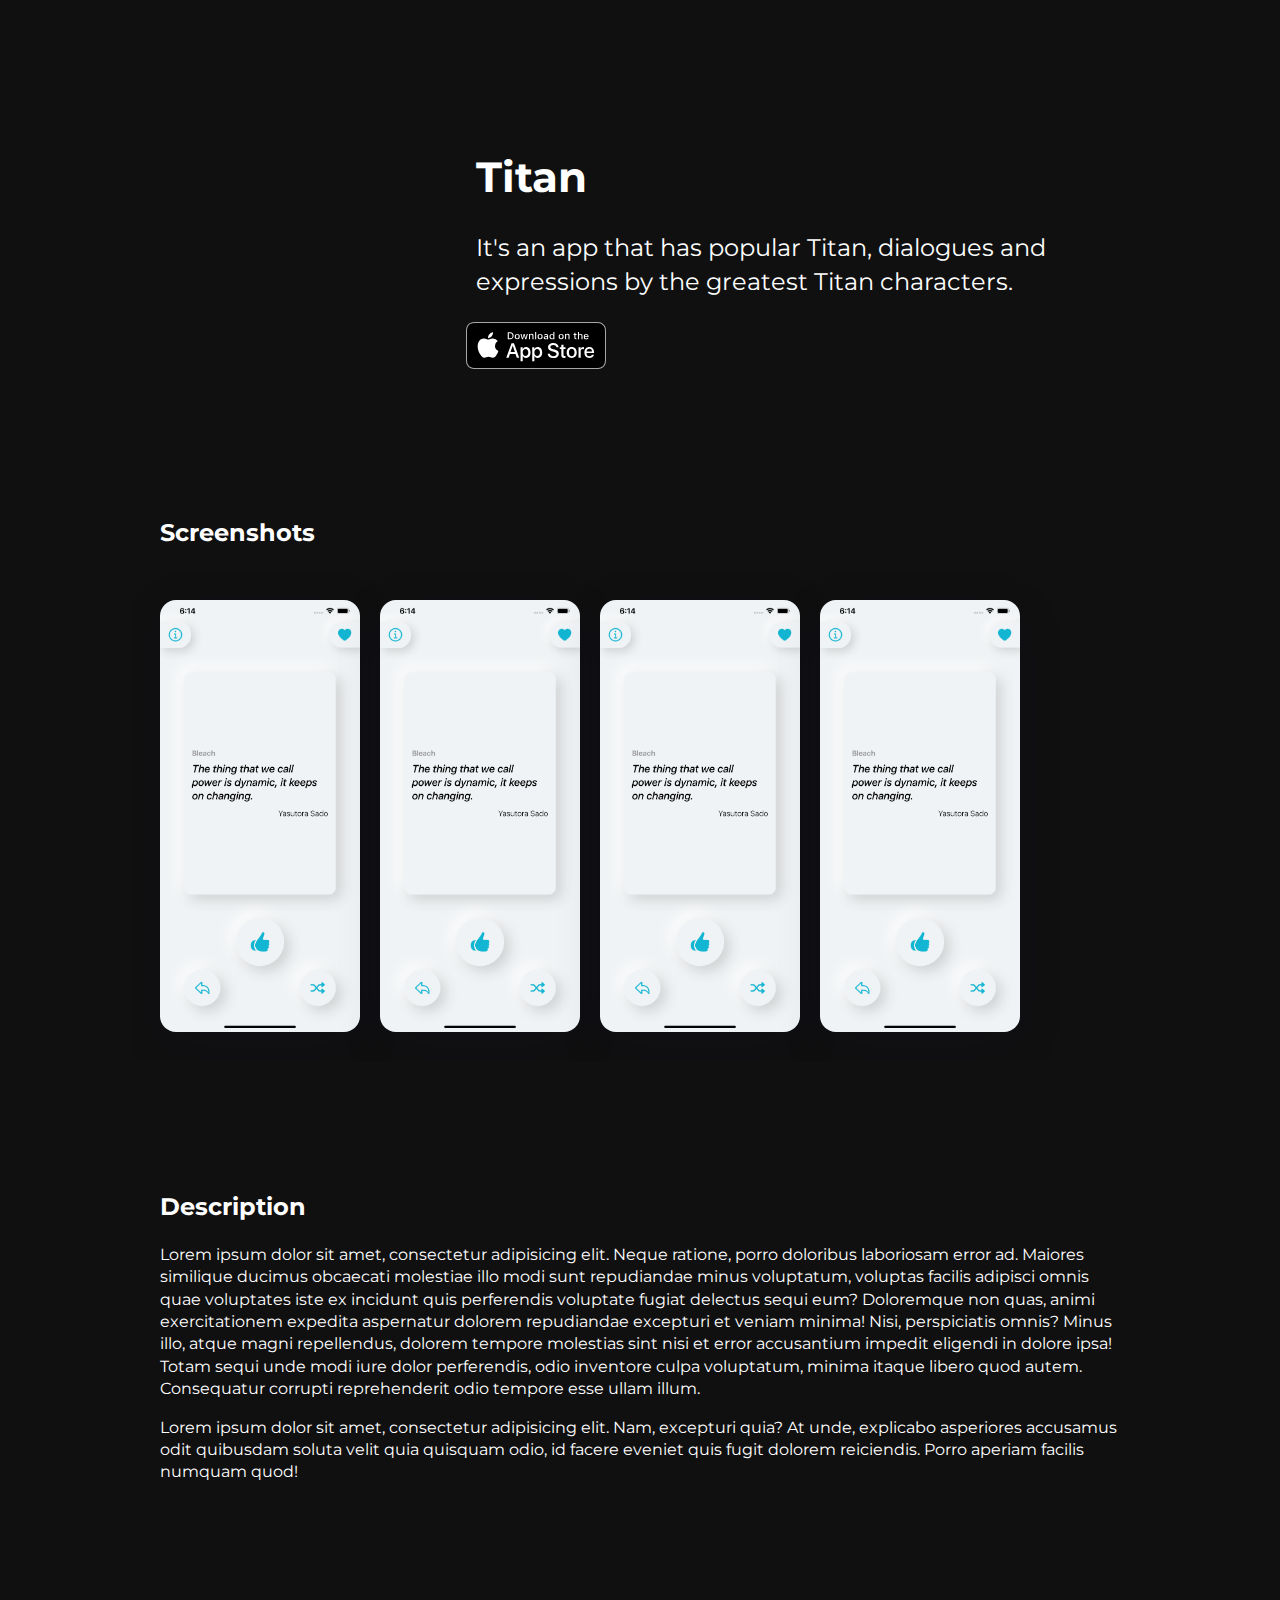
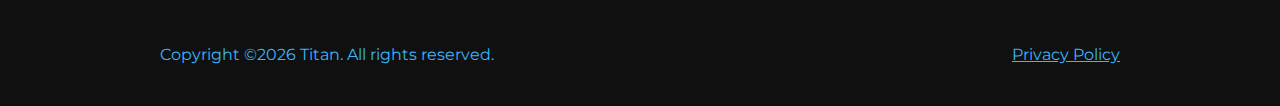
==== Titan/index.html @ 94d7e1a7 "test" ====
<!DOCTYPE html>
<html dir="auto" lang="en">


<head>
	<meta charset="UTF-8" />
	<title>Titan</title>

	<meta name="description" content="Titan  " />
	<meta name="viewport" content="width=device-width, initial-scale=1" />
	<link rel="icon" href="assets/image/favicon.png" />

	<meta property="og:title" content="Titan" />
	<meta property="og:description" content="Titan" />
	<meta property="og:image" content="assets/image/og-image.png" />

	<link rel="preconnect" href="https://fonts.googleapis.com">
	<link rel="preconnect" href="https://fonts.gstatic.com" crossorigin>
	<link href="https://fonts.googleapis.com/css2?family=Montserrat:wght@300;400;500;600;700;800;900&display=swap"
		rel="stylesheet">

	<link rel="stylesheet" href="assets/tobi.css" />
	<link rel="stylesheet" href="assets/style.css" />

</head>

<body>
	<main>
		<header class="app__header container">
			<div class="app__logo-wrapper"> <img class="app__logo" src="assets/image/Logo.png" alt="Titan"></div>
			<div class="app__infos">
				<h1 class="app__name">Titan</h1>
				<p class="app__description">It&#x27;s an app that has popular Titan, dialogues and expressions by
					the greatest Titan characters.</p>
				<div class="app__buttons app__buttons--desktop">
					<a href="https://apps.apple.com" class="app__button-ios" target="_blank" title="Get on Appstore">
						<img src="assets/image/ios-badge.svg" alt="Get on Appstore">
					</a>
				</div>
			</div>
		</header>
		<div class="app__buttons app__buttons--mobile container">
			<a href="https://www.apple.com/ios/app-store/" class="app__button-ios" target="_blank"
				title="Get on Appstore">
				<img src="assets/image/ios-badge.svg" alt="Get on Appstore">
			</a>
		</div>
		<section class="app__screenshots app__section">
			<div class="container">
				<h2 class="app__section-title">Screenshots</h2>
			</div>
			<div class="app__screenshots-wrapper container-desktop">
				<div class="app__screenshots-list">
					<a href="assets/image/ss1.png" class="lightbox">
						<img src="assets/image/ss2.png" class="app__screenshot" alt="" />
					</a>
					<a href="assets/image/ss2.png" class="lightbox">
						<img src="assets/image/ss2.png" class="app__screenshot" alt="" />
					</a>
					<a href="assets/image/ss3.png" class="lightbox">
						<img src="assets/image/ss2.png" class="app__screenshot" alt="" />
					</a>
					<a href="assets/image/ss4.png" class="lightbox">
						<img src="assets/image/ss2.png" class="app__screenshot" alt="" />
					</a>
				</div>
			</div>
		</section>
		<section class="app__fulldescription app__section container">
			<h2 class="app__section-title">Description</h2>
			<div class="app__fulldescription-content">
				<p>Lorem ipsum dolor sit amet, consectetur adipisicing elit. Neque ratione, porro doloribus laboriosam
					error ad. Maiores similique ducimus obcaecati molestiae illo modi sunt repudiandae minus voluptatum,
					voluptas facilis adipisci omnis quae voluptates iste ex incidunt quis perferendis voluptate fugiat
					delectus sequi eum? Doloremque non quas, animi exercitationem expedita aspernatur dolorem
					repudiandae excepturi et veniam minima! Nisi, perspiciatis omnis? Minus illo, atque magni
					repellendus, dolorem tempore molestias sint nisi et error accusantium impedit eligendi in dolore
					ipsa! Totam sequi unde modi iure dolor perferendis, odio inventore culpa voluptatum, minima itaque
					libero quod autem. Consequatur corrupti reprehenderit odio tempore esse ullam illum.</p>
				<p>Lorem ipsum dolor sit amet, consectetur adipisicing elit. Nam, excepturi quia? At unde, explicabo
					asperiores accusamus odit quibusdam soluta velit quia quisquam odio, id facere eveniet quis fugit
					dolorem reiciendis. Porro aperiam facilis numquam quod!</p>
			</div>
		</section>
	</main>
	<footer class="footer">
		<div class="container">
			<div class="footer__container">
				<p class="footer__love">
					Copyright
					<script>document.write('&copy;' + (new Date()).getFullYear());</script>
					Titan. All rights reserved.
				</p>
				<p><a href="/privacy-policy.html" style="text-decoration: underline;">Privacy Policy</a></p>
			</div>
		</div>
	</footer>

	<script type="text/javascript" src="assets/tobi.min.js"></script>
	<script>
		window.onload = function () {
			var tobi = new Tobi();
		};
	</script>

</body>

</html>
---- Titan/assets/tobi.css ----
.tobi {
  background-color: rgba(26, 42, 58, 0.94);
  bottom: 0;
  box-sizing: border-box;
  contain: strict;
  font-size: 18px;
  left: 0;
  line-height: 1.5555555555555556;
  overflow: hidden;
  position: fixed;
  right: 0;
  top: 0;
  z-index: 1337;
}

.tobi[aria-hidden="true"] {
  display: none;
}

.tobi *,
.tobi *::before,
.tobi *::after {
  box-sizing: inherit;
}

.tobi-is-open {
  overflow-y: hidden;
}

.tobi__slider {
  bottom: 0;
  left: 0;
  position: absolute;
  right: 0;
  top: 0;
  will-change: transform;
}

.tobi__slider:not(.tobi__slider--is-dragging) {
  transition-duration: 0.3s;
  transition-property: transform;
  transition-timing-function: cubic-bezier(0.19, 1, 0.22, 1);
}

@media screen and (prefers-reduced-motion: reduce) {
  .tobi__slider:not(.tobi__slider--is-dragging) {
    transition: none;
  }
}

.tobi__slider--is-draggable [data-type] {
  cursor: -webkit-grab;
  cursor: grab;
}

.tobi__slider--is-dragging [data-type] {
  cursor: -webkit-grabbing;
  cursor: grabbing;
}

.tobi__slide {
  align-items: center;
  display: flex;
  height: 100%;
  justify-content: center;
  width: 100%;
}

.tobi__slide:not(.tobi__slide--is-active) {
  visibility: hidden;
}

.tobi [data-type] {
  max-height: 85vh;
  max-width: 85vw;
  overflow: hidden;
  overflow-y: auto;
  overscroll-behavior: contain;
}

.tobi [data-type] iframe,
.tobi [data-type] video {
  display: block !important;
}

.tobi [data-type] > figure {
  margin: 0;
  position: relative;
}

.tobi [data-type] > figure > img {
  display: block;
  height: auto;
  max-height: 85vh;
  max-width: 85vw;
  width: auto;
}

.tobi [data-type] > figure > figcaption {
  background-color: rgba(255, 255, 255, 0.94);
  bottom: 0;
  color: #1a2a3a;
  padding: 0.22222em 0.44444em;
  position: absolute;
  white-space: pre-wrap;
  width: 100%;
}

.tobi [data-type="html"] video {
  cursor: auto;
  max-height: 85vh;
  max-width: 85vw;
}

.tobi [data-type="iframe"] {
  /* Fix iframe scrolling on iOS */
  -webkit-overflow-scrolling: touch;
  transform: translate3d(0, 0, 0);
}

.tobi [data-type="iframe"] iframe {
  height: 85vh;
  width: 85vw;
}

.tobi > button {
  background-color: transparent;
  border: 0.05556em solid transparent;
  color: #fff;
  cursor: pointer;
  font: inherit;
  line-height: 1;
  margin: 0;
  opacity: 0.5;
  padding: 0.22222em;
  position: absolute;
  touch-action: manipulation;
  transition-duration: 0.3s;
  transition-property: opacity, transform;
  transition-timing-function: cubic-bezier(0.19, 1, 0.22, 1);
  will-change: opacity, transform;
  z-index: 1;
}

@media screen and (prefers-reduced-motion: reduce) {
  .tobi > button {
    transition: none;
    will-change: opacity;
  }
}

.tobi > button svg {
  pointer-events: none;
  stroke: #fff;
  stroke-width: 1;
  stroke-linecap: square;
  stroke-linejoin: miter;
  fill: none;
  color: #fff;
}

.tobi > button:active, .tobi > button:focus, .tobi > button:hover {
  opacity: 1;
  transform: scale(0.84);
}

@media screen and (prefers-reduced-motion: reduce) {
  .tobi > button:active, .tobi > button:focus, .tobi > button:hover {
    transform: none;
  }
}

.tobi > button.tobi__prev, .tobi > button.tobi__next {
  top: calc(50% - 1.94444em);
}

.tobi > button.tobi__prev svg, .tobi > button.tobi__next svg {
  height: 3.88889em;
  width: 3.88889em;
}

.tobi > button.tobi__prev {
  left: 0;
}

.tobi > button.tobi__next {
  right: 0;
}

.tobi > button.tobi__close {
  right: 0.27778em;
  top: 1em;
}

.tobi > button.tobi__close svg {
  height: 3.33333em;
  width: 3.33333em;
}

.tobi > button:disabled, .tobi > button[aria-hidden="true"] {
  display: none;
}

.tobi__counter {
  background-color: transparent;
  color: #fff;
  font-size: 1.11111em;
  left: 1em;
  line-height: 1;
  position: absolute;
  top: 2.22222em;
  z-index: 1;
}

.tobi__counter[aria-hidden="true"] {
  display: none;
}

.tobi-loader {
  display: inline-block;
  height: 5.55556em;
  left: calc(50% - 2.77778em);
  position: absolute;
  top: calc(50% - 2.77778em);
  width: 5.55556em;
}

.tobi-loader::before {
  animation: spin 1s infinite;
  border-radius: 100%;
  border: 0.22222em solid #949ba3;
  border-top-color: #fff;
  bottom: 0;
  content: "";
  left: 0;
  position: absolute;
  right: 0;
  top: 0;
  z-index: 1;
}

.tobi-zoom {
  border: 0;
  box-shadow: none;
  display: inline-block;
  position: relative;
  text-decoration: none;
}

.tobi-zoom img {
  display: block;
}

.tobi-zoom__icon {
  background-color: rgba(26, 42, 58, 0.94);
  bottom: 0;
  color: #fff;
  line-height: 1;
  position: absolute;
  right: 0;
}

.tobi-zoom__icon svg {
  color: #fff;
  fill: none;
  height: 1.11111em;
  padding: 0.22222em;
  pointer-events: none;
  stroke-linecap: square;
  stroke-linejoin: miter;
  stroke-width: 2;
  stroke: #fff;
  width: 1.11111em;
}

@keyframes spin {
  to {
    transform: rotate(360deg);
  }
}
---- Titan/assets/style.css ----
:root {
  --font-xl: 42px;
  --font-lg: 24px;
  --font-md: 20px;
  --font-sm: 18px;
  --font-xs: 16px;
  --font-xxs: 14px;
}

@media (max-width: 768px) {
  :root {
    --font-xl: 18px;
    --font-lg: 16px;
    --font-md: 14px;
    --font-sm: 12px;
    --font-xs: 12px;
    --font-xxs: 12px;
  }
}

body {
  font-family: 'Montserrat', sans-serif;
  color: #222;
  display: flex;
  min-height: 100vh;
  flex-direction: column;
  font-size: var(--font-md);
  background-color: #fff;
  background-image: url([data-uri]);
  background-size: cover;
  background-position-x: 20vw;
  background-position-y: -10vh;
  background-repeat: no-repeat;
  line-height: 1.4;

  color: white;
  background: #101010;
}

main {
  flex: 1;
  width: 100%;
}

h4 {
  font-size: 16px;
  font-weight: 700;
  margin-top: 2.5rem;
  margin-bottom: 5px;
}

.app__fulldescription-content p {
  margin-bottom: 1rem;
  margin-top: 0;
}

p {
  font-size: 16px;
}

a {
  color: #38b6ff;
  text-decoration: none;
}

a:hover {
  color: #38b6ff;
}

.button {
  display: flex;
  background: linear-gradient(65deg, #DA552F, #ea8e39);
  font-family: 'Montserrat', sans-serif;
  color: #fff;
  display: inline-flex;
  font-size: var(--font-xxs);
  letter-spacing: 0px;
  font-weight: 700;
  line-height: 16px;
  text-transform: uppercase;
  text-decoration: none !important;
  border: none;
  border-radius: 2px;
  cursor: pointer;
  justify-content: center;
  padding: 16px 32px;
  text-align: center;
  white-space: nowrap;
  box-shadow: 0 8px 24px rgba(32, 43, 54, 0.12);
  mix-blend-mode: multiply;
  transition: all 0.15s ease;
}

.button:hover {
  color: #fff;
  box-shadow: 0 8px 24px rgba(32, 43, 54, 0.25);
}

.button--link {
  background: rgba(0, 0, 0, 0);
  color: #38b6ff;
  box-shadow: none;
}

.button--link:hover {
  color: #38b6ff;
  box-shadow: none;
}

.accent {
  color: #38b6ff;
}

.container {
  max-width: 960px;
  padding: 0 30px;
  margin: auto;
}

h1, h2 {
  font-family: 'Montserrat', sans-serif;
}

.container-desktop {
  max-width: 960px;
  padding: 0 30px;
  margin: auto;
}

@media (max-width: 768px) {
  .container-desktop {
    max-width: 100%;
    padding: 0;
  }
}

.tobi-zoom__icon {
  display: none;
}

.app__header {
  display: flex;
  flex-direction: row;
  margin-top: 128px;
  margin-bottom: 128px;
  align-items: center;
}

@media (max-width: 768px) {
  .app__header {
    align-items: flex-start;
    margin-top: 32px;
    margin-bottom: 16px;
  }
}

.app__logo-wrapper {
  display: inline-block;
  background-image: url("ios-mask-border-128.svg");
  background-size: contain;
  max-width: 250px;
  max-height: 250px;
  padding: 1px;
  margin-right: 64px;
  width: 100%;
  height: 100%;
  background-repeat: no-repeat;
}

html[dir=rtl] .app__logo-wrapper {
  margin-left: 64px;
  margin-right: 0;
}

@media (max-width: 768px) {
  .app__logo-wrapper {
    max-width: 100px;
    max-height: 100px;
    margin-right: 16px;
  }
}

.app__logo {
  border-radius: 22.5%;
  mask-image: url("assets/image/ios-mask.svg");
  mask-size: cover;
  width: 100%;
  height: auto;
}

.app__name {
  font-size: var(--font-xl);
  margin: 0;
}

.app__description {
  font-size: var(--font-lg);
}

@media (max-width: 768px) {
  .app__description {
    margin-top: 8px;
    margin-bottom: 0;
  }
}

.app__screenshots-list {
  display: grid;
  grid-template-columns: 200px 200px 200px 200px 200px 200px 200px 200px 200px 200px 200px 200px 200px 200px;
  grid-column-gap: 20px;
  padding: 30px 0;
}

@media (max-width: 768px) {
  .app__screenshots-list {
    padding: 32px;
    width: 800px;
  }
}

.app__screenshot {
  width: 100%;
  border-radius: 16px;
  box-shadow: 0 12px 48px rgba(17, 16, 62, 0.12);
  transition: all 0.3s ease-in-out;
  transform: scale(1);
  cursor: pointer;
}

.app__screenshot:hover {
  box-shadow: 0 24px 48px rgba(17, 16, 62, 0.12);
  transform: scale(1.05);
}

.app__screenshots-wrapper {
  overflow-y: auto;
}

.app__screenshots-wrapper::-webkit-scrollbar {
  display: none;
}

.app__buttons {
  display: flex;
  flex-direction: row;
  align-items: center;
  margin-left: -9.8px;
}

.app__buttons--mobile {
  display: none;
}

@media (max-width: 768px) {
  .app__buttons {
    margin-left: 0;
    margin-bottom: 64px;
  }

  .app__buttons--mobile {
    display: flex;
    justify-content: center;
  }

  .app__buttons--desktop {
    display: none;
  }
}

.app__button-play img {
  width: 176.4px;
}

.app__button-ios img {
  width: 140px;
}

.app__button-web {
  margin-left: 12px;
}

.app__button-web img {
  width: 157px;
}

@media (max-width: 768px) {
  .app__button-play img {
    width: 126px;
  }

  .app__button-ios img {
    width: 100px;
  }

  .app__button-web {
    margin-left: 8px;
  }

  .app__button-web img {
    width: 112px;
  }
}

.app__section-title {
  font-size: var(--font-lg);
}

.app__section-title2 {
  font-size: 30px;
  font-weight: 600;
}

.app__section {
  margin-bottom: 128px;
}

@media (max-width: 768px) {
  .app__section {
    margin-bottom: 64px;
  }

  .app__section-title2 {
    font-size: 24px;
    font-weight: 600;
  }
}

.app__featured-content {
  display: grid;
  grid-template-columns: 1fr 1fr 1fr 1fr;
  grid-column-gap: 32px;
  align-items: center;
}

@media (max-width: 768px) {
  .app__featured-content {
    display: block;
    padding: 32px;
  }
}

.app__featured-image {
  width: 100%;
  margin: auto;
}

.footer {
  padding: 16px 0;
  font-size: var(--font-xs) !important;
}

.footer a, .footer p {
  font-size: var(--font-xs) !important;
}

.footer__container {
  color: #38b6ff;
  display: flex;
  width: 100%;
  justify-content: space-between;
  align-items: center;
}

@media (max-width: 768px) {
  .footer__container {
    flex-direction: column-reverse;
    align-items: flex-start;
  }

  .footer p:last-child {
    margin-bottom: 0;
  }
}

.footer__links {
  list-style: none;
  display: flex;
  padding-left: 0;
}

.footer__link {
  margin-left: 32px;
}

@media (max-width: 768px) {
  .footer__link {
    margin-left: 0;
    margin-right: 8px;
  }
}

.page {
  max-width: 960px;
  padding: 0 30px;
  margin: auto;
}

.darkmode-toggle {
  z-index: 500;
}

.darkmode-background {
  background-image: url([data-uri]) !important;
  background-size: cover !important;
  background-position-x: 20vw !important;
  background-position-y: -10vh !important;
  background-repeat: no-repeat !important;
}

.badge {
  display: inline-block;
  padding: 0.3em 0.5em;
  font-size: 75%;
  font-weight: 700;
  line-height: 1;
  text-align: center;
  white-space: nowrap;
  vertical-align: baseline;
  border-radius: 0.25rem;
  transition: color .15s ease-in-out, background-color .15s ease-in-out, border-color .15s ease-in-out, box-shadow .15s ease-in-out;

}

.badge-info {
  color: #fff;
  background-color: #17a2b8;
}
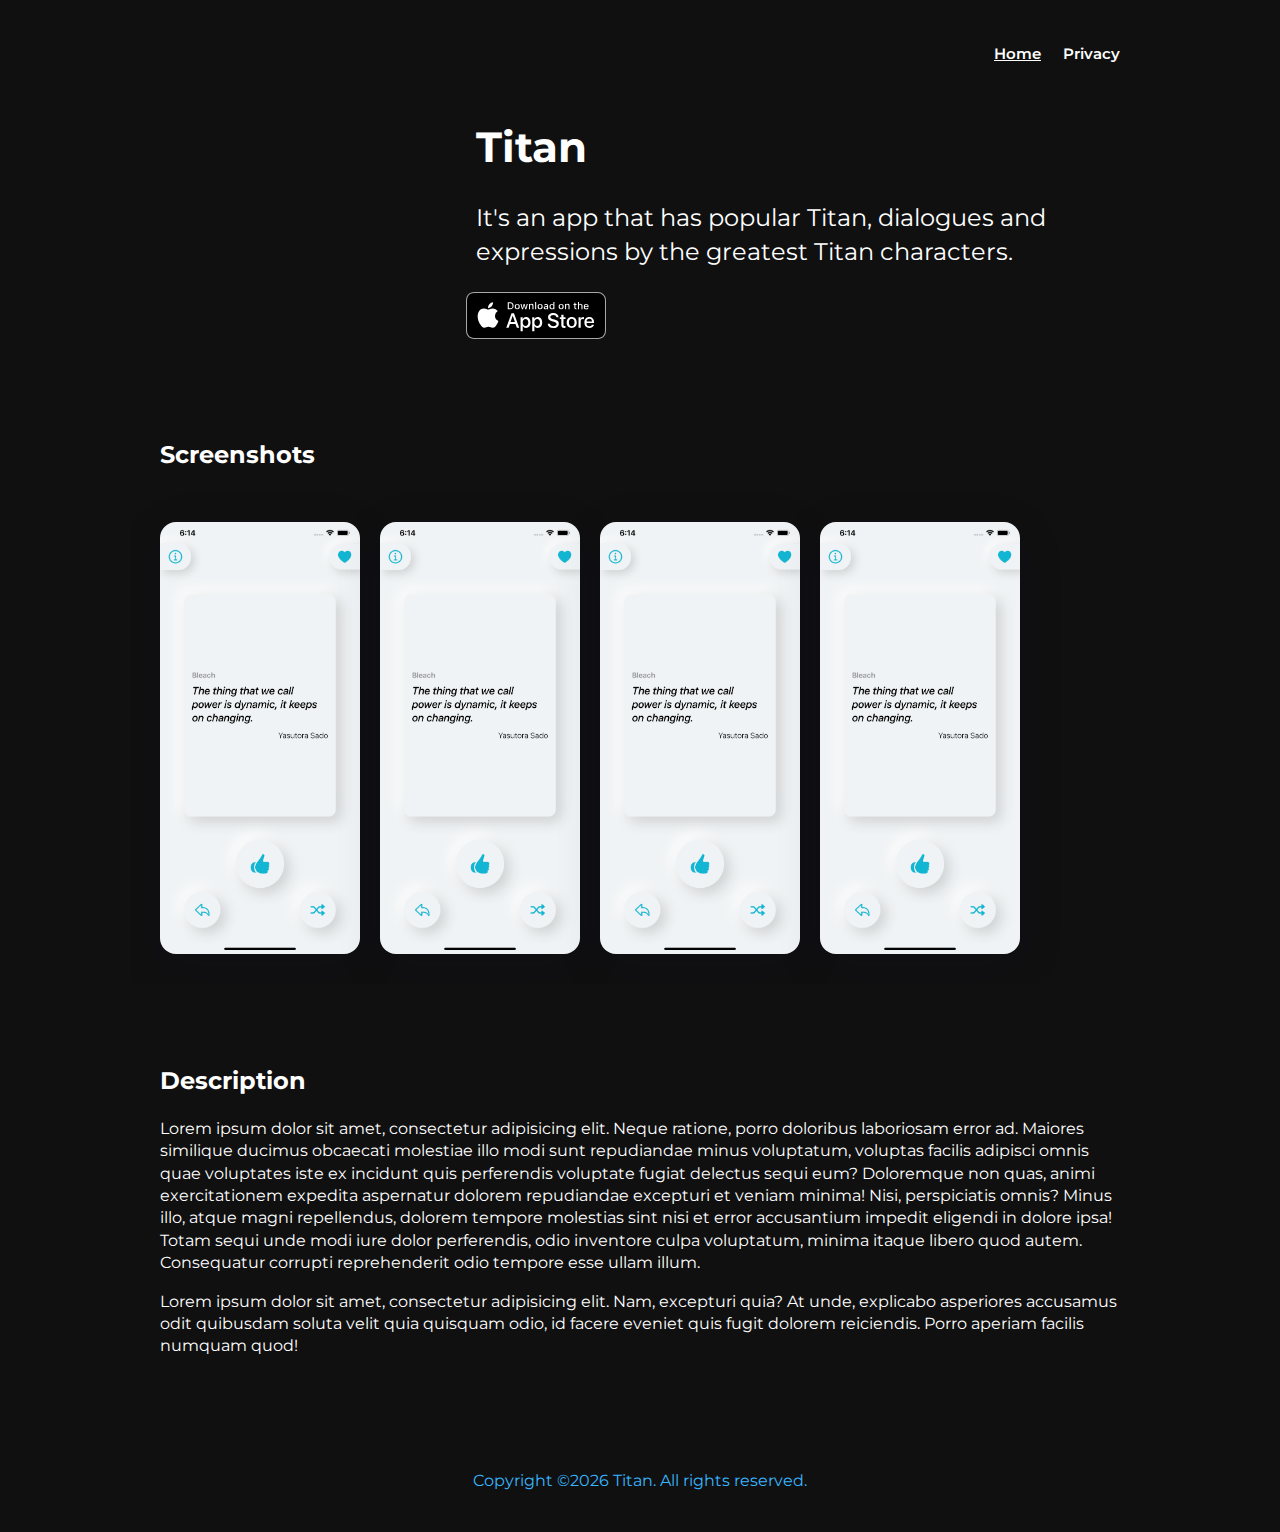
==== commit e7cea6b9: "Test2" ====
--- a/Titan/index.html
+++ b/Titan/index.html
@@ -26,16 +26,26 @@
 
 <body>
 	<main>
-		<header class="app__header container">
-			<div class="app__logo-wrapper"> <img class="app__logo" src="assets/image/Logo.png" alt="Titan"></div>
-			<div class="app__infos">
-				<h1 class="app__name">Titan</h1>
-				<p class="app__description">It&#x27;s an app that has popular Titan, dialogues and expressions by
-					the greatest Titan characters.</p>
-				<div class="app__buttons app__buttons--desktop">
-					<a href="https://apps.apple.com" class="app__button-ios" target="_blank" title="Get on Appstore">
-						<img src="assets/image/ios-badge.svg" alt="Get on Appstore">
-					</a>
+		<header class="app__header app__header1 container">
+			<nav>
+				<div></div>
+				<div>
+					<a class="active" href="/index.html">Home</a>
+					<a href="/privacy-policy.html">Privacy</a>
+				</div>
+			</nav>
+			<div class="app__header_">
+				<div class="app__logo-wrapper"> <img class="app__logo" src="assets/image/Logo.png" alt="Titan"></div>
+				<div class="app__infos">
+					<h1 class="app__name">Titan</h1>
+					<p class="app__description">It&#x27;s an app that has popular Titan, dialogues and expressions by
+						the greatest Titan characters.</p>
+					<div class="app__buttons app__buttons--desktop">
+						<a href="https://apps.apple.com" class="app__button-ios" target="_blank"
+							title="Get on Appstore">
+							<img src="assets/image/ios-badge.svg" alt="Get on Appstore">
+						</a>
+					</div>
 				</div>
 			</div>
 		</header>
@@ -91,7 +101,6 @@
 					<script>document.write('&copy;' + (new Date()).getFullYear());</script>
 					Titan. All rights reserved.
 				</p>
-				<p><a href="/privacy-policy.html" style="text-decoration: underline;">Privacy Policy</a></p>
 			</div>
 		</div>
 	</footer>
--- a/Titan/assets/style.css
+++ b/Titan/assets/style.css
@@ -138,19 +138,63 @@
   display: none;
 }
 
-.app__header {
+.app__header1 {
+  margin-top: 30px;
+  margin-bottom: 80px;
+}
+
+.app__header2 {
+  margin-top: 30px;
+  margin-bottom: 0;
+}
+
+.app__header nav {
+  display: flex;
+  align-items: center;
+  justify-content: space-between;
+}
+
+.app__header1 nav {
+  padding: 0 0 40px 0;
+}
+
+.app__header2 nav {
+  padding: 0;
+}
+
+.app__header nav a {
+  font-size: 15px;
+  color: #fff;
+  font-weight: 600;
+}
+
+.app__header nav a.active {
+  text-decoration: underline;
+}
+
+.app__header nav a:first-child {
+  margin-right: 17px;
+}
+
+.app__header_ {
   display: flex;
   flex-direction: row;
-  margin-top: 128px;
-  margin-bottom: 128px;
   align-items: center;
 }
 
 @media (max-width: 768px) {
-  .app__header {
-    align-items: flex-start;
+  .app__header1 {
     margin-top: 32px;
     margin-bottom: 16px;
+  }
+
+  .app__header2 {
+    margin-top: 30px;
+    margin-bottom: 0;
+  }
+
+  .app__header_ {
+    align-items: flex-start;
   }
 }
 
@@ -254,7 +298,7 @@
 @media (max-width: 768px) {
   .app__buttons {
     margin-left: 0;
-    margin-bottom: 64px;
+    margin-bottom: 50px;
   }
 
   .app__buttons--mobile {
@@ -311,12 +355,12 @@
 }
 
 .app__section {
-  margin-bottom: 128px;
+  margin-bottom: 80px;
 }
 
 @media (max-width: 768px) {
   .app__section {
-    margin-bottom: 64px;
+    margin-bottom: 50px;
   }
 
   .app__section-title2 {
@@ -357,14 +401,13 @@
   color: #38b6ff;
   display: flex;
   width: 100%;
-  justify-content: space-between;
+  justify-content: center;
   align-items: center;
 }
 
 @media (max-width: 768px) {
   .footer__container {
     flex-direction: column-reverse;
-    align-items: flex-start;
   }
 
   .footer p:last-child {
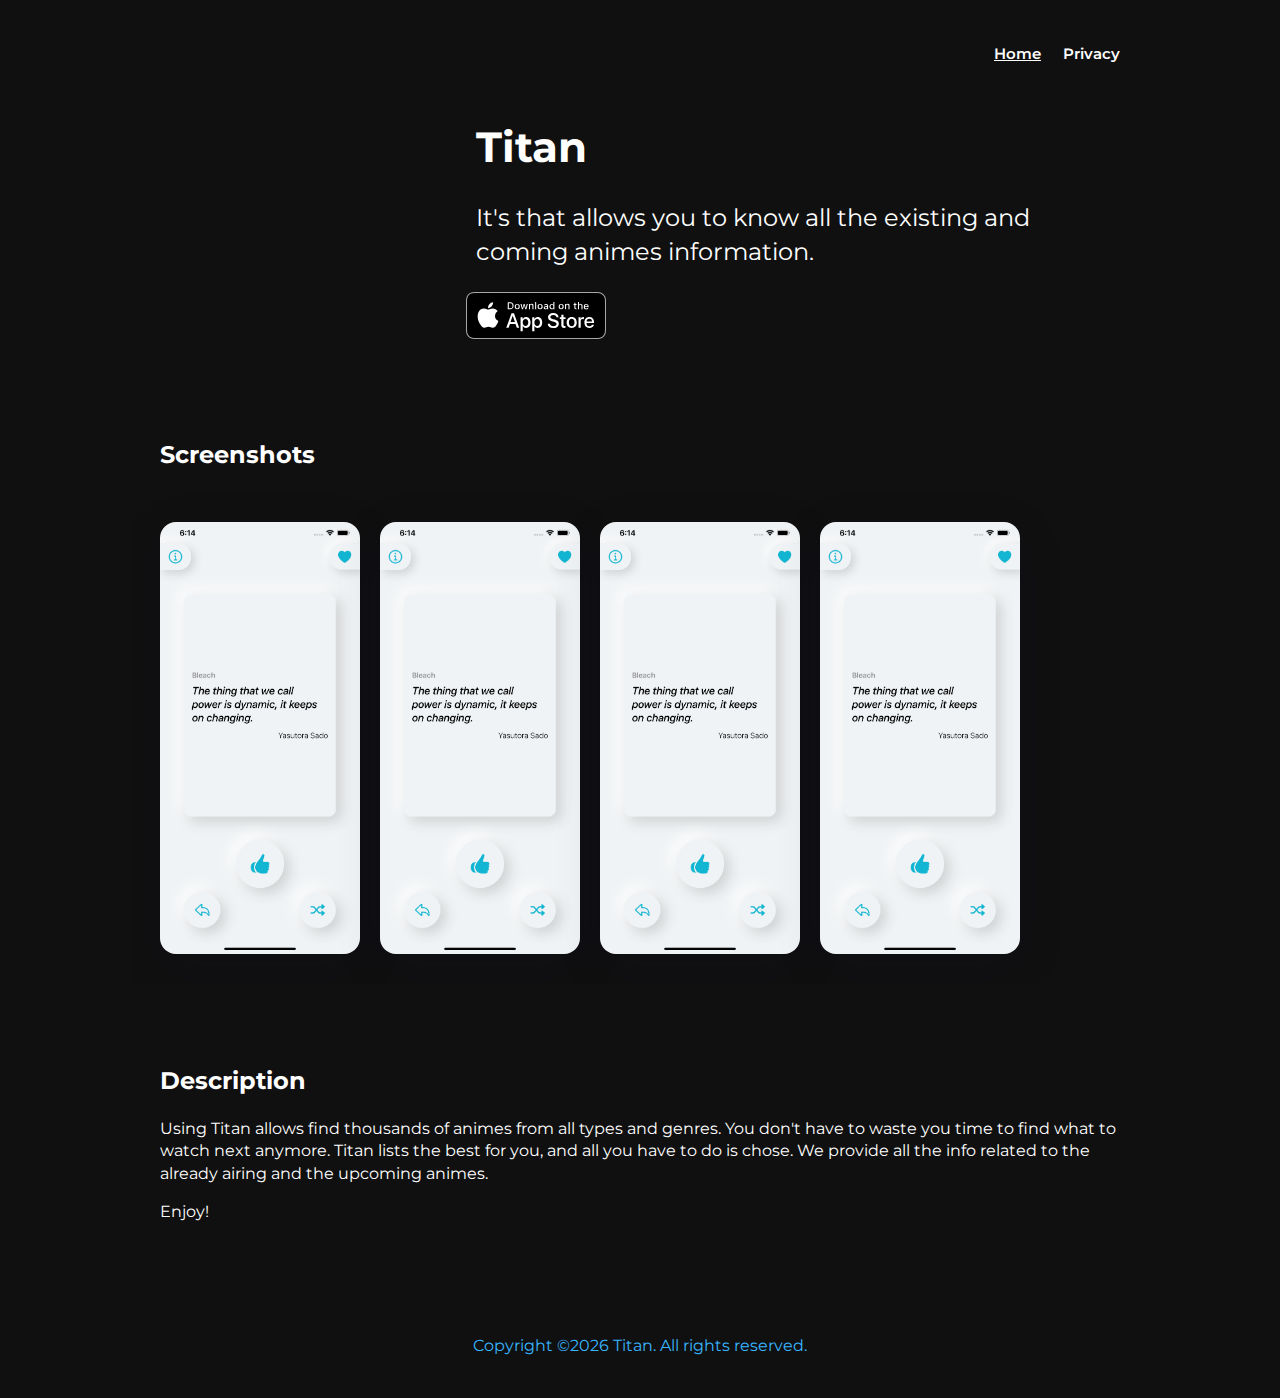
==== commit 501e49b4: "Add description" ====
--- a/Titan/index.html
+++ b/Titan/index.html
@@ -30,16 +30,15 @@
 			<nav>
 				<div></div>
 				<div>
-					<a class="active" href="/index.html">Home</a>
-					<a href="/privacy-policy.html">Privacy</a>
+					<a class="active" href="/Titan/index.html">Home</a>
+					<a href="/Titan/privacy-policy.html">Privacy</a>
 				</div>
 			</nav>
 			<div class="app__header_">
 				<div class="app__logo-wrapper"> <img class="app__logo" src="assets/image/Logo.png" alt="Titan"></div>
 				<div class="app__infos">
 					<h1 class="app__name">Titan</h1>
-					<p class="app__description">It&#x27;s an app that has popular Titan, dialogues and expressions by
-						the greatest Titan characters.</p>
+					<p class="app__description">It&#x27;s that allows you to know all the existing and coming animes information.</p>
 					<div class="app__buttons app__buttons--desktop">
 						<a href="https://apps.apple.com" class="app__button-ios" target="_blank"
 							title="Get on Appstore">
@@ -79,17 +78,8 @@
 		<section class="app__fulldescription app__section container">
 			<h2 class="app__section-title">Description</h2>
 			<div class="app__fulldescription-content">
-				<p>Lorem ipsum dolor sit amet, consectetur adipisicing elit. Neque ratione, porro doloribus laboriosam
-					error ad. Maiores similique ducimus obcaecati molestiae illo modi sunt repudiandae minus voluptatum,
-					voluptas facilis adipisci omnis quae voluptates iste ex incidunt quis perferendis voluptate fugiat
-					delectus sequi eum? Doloremque non quas, animi exercitationem expedita aspernatur dolorem
-					repudiandae excepturi et veniam minima! Nisi, perspiciatis omnis? Minus illo, atque magni
-					repellendus, dolorem tempore molestias sint nisi et error accusantium impedit eligendi in dolore
-					ipsa! Totam sequi unde modi iure dolor perferendis, odio inventore culpa voluptatum, minima itaque
-					libero quod autem. Consequatur corrupti reprehenderit odio tempore esse ullam illum.</p>
-				<p>Lorem ipsum dolor sit amet, consectetur adipisicing elit. Nam, excepturi quia? At unde, explicabo
-					asperiores accusamus odit quibusdam soluta velit quia quisquam odio, id facere eveniet quis fugit
-					dolorem reiciendis. Porro aperiam facilis numquam quod!</p>
+				<p>Using Titan allows find thousands of animes from all types and genres. You don't have to waste you time to find what to watch next anymore. Titan lists the best for you, and all you have to do is chose. We provide all the info related to the already airing and the upcoming animes.</p>
+				<p>Enjoy!</p>
 			</div>
 		</section>
 	</main>
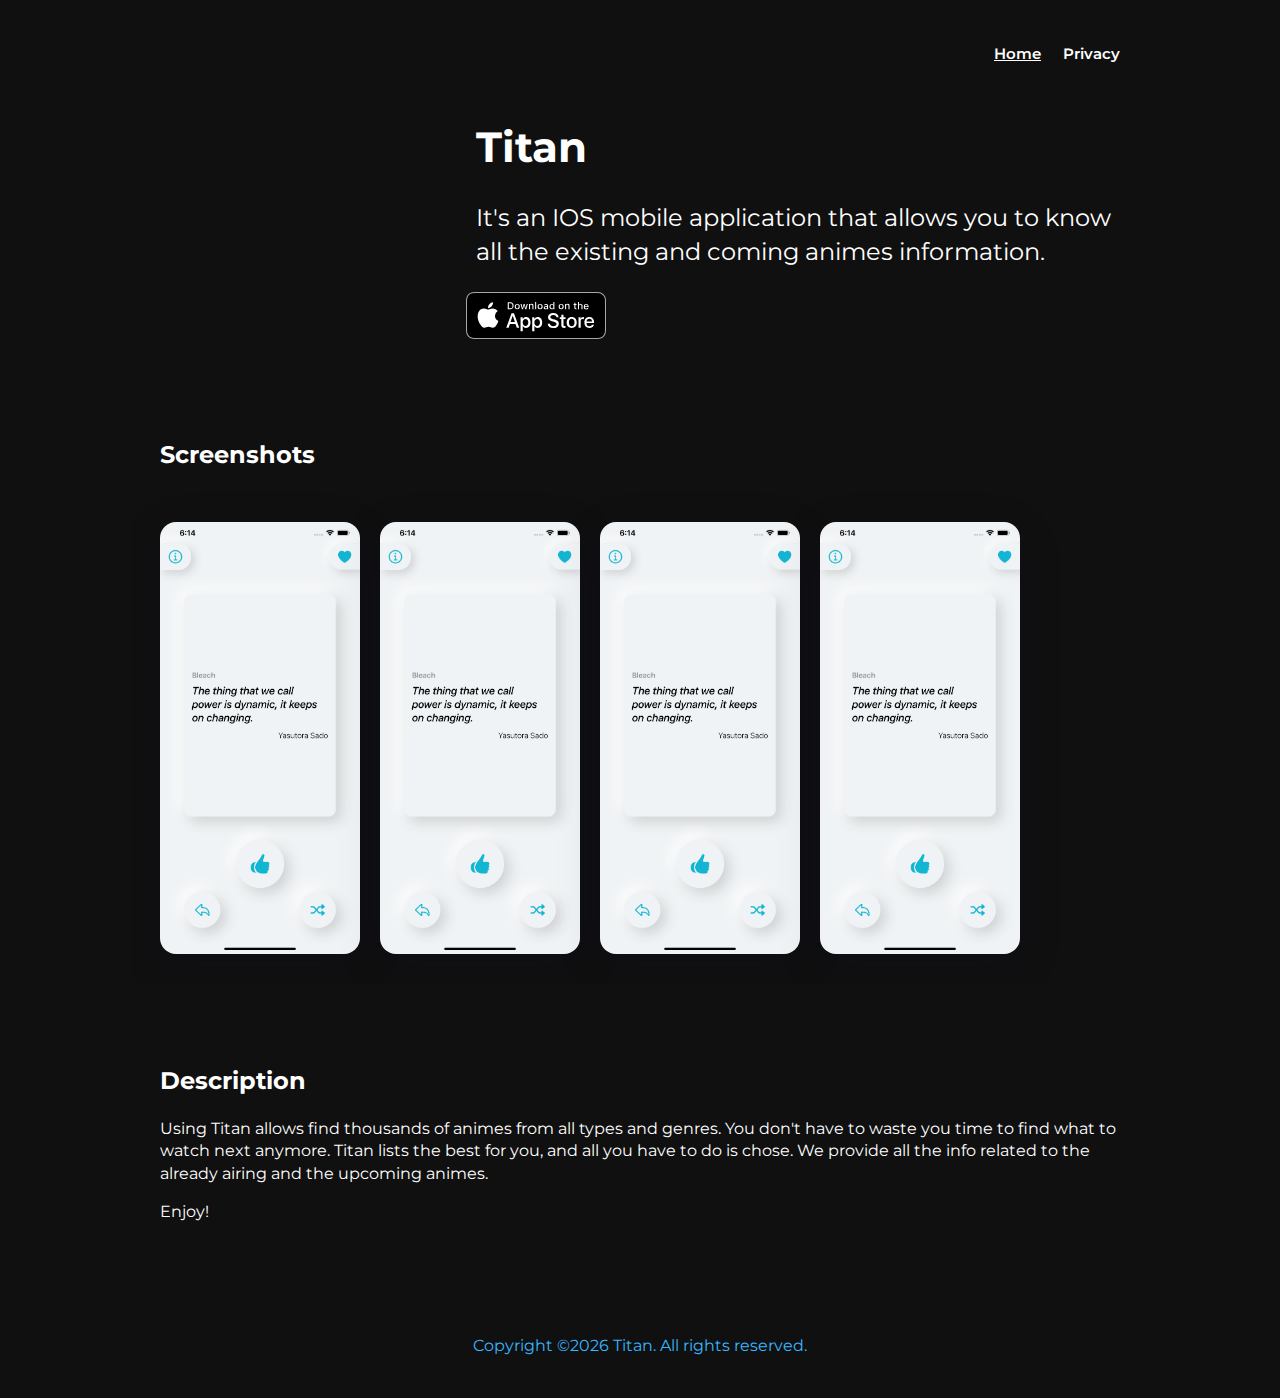
==== commit 3e34d4c7: "Fix typo" ====
--- a/Titan/index.html
+++ b/Titan/index.html
@@ -38,7 +38,7 @@
 				<div class="app__logo-wrapper"> <img class="app__logo" src="assets/image/Logo.png" alt="Titan"></div>
 				<div class="app__infos">
 					<h1 class="app__name">Titan</h1>
-					<p class="app__description">It&#x27;s that allows you to know all the existing and coming animes information.</p>
+					<p class="app__description">It&#x27;s an IOS mobile application that allows you to know all the existing and coming animes information.</p>
 					<div class="app__buttons app__buttons--desktop">
 						<a href="https://apps.apple.com" class="app__button-ios" target="_blank"
 							title="Get on Appstore">
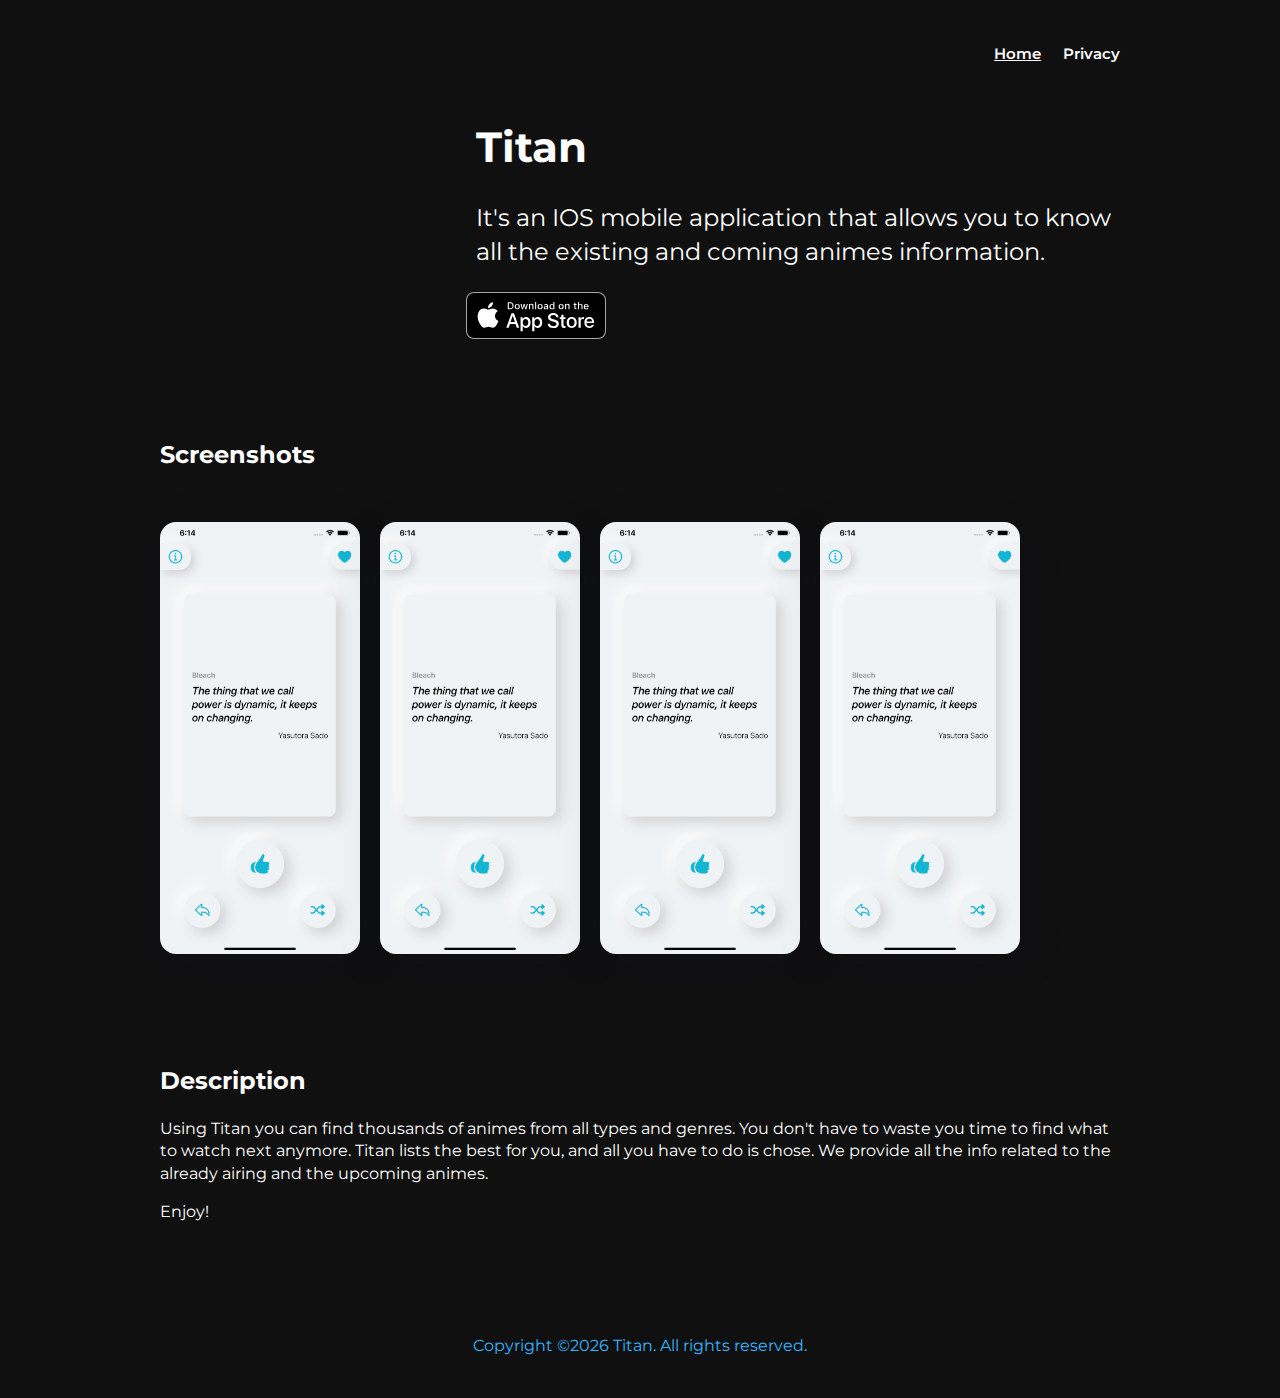
==== commit ee9e3276: "Fix typo" ====
--- a/Titan/index.html
+++ b/Titan/index.html
@@ -78,7 +78,7 @@
 		<section class="app__fulldescription app__section container">
 			<h2 class="app__section-title">Description</h2>
 			<div class="app__fulldescription-content">
-				<p>Using Titan allows find thousands of animes from all types and genres. You don't have to waste you time to find what to watch next anymore. Titan lists the best for you, and all you have to do is chose. We provide all the info related to the already airing and the upcoming animes.</p>
+				<p>Using Titan you can find thousands of animes from all types and genres. You don't have to waste you time to find what to watch next anymore. Titan lists the best for you, and all you have to do is chose. We provide all the info related to the already airing and the upcoming animes.</p>
 				<p>Enjoy!</p>
 			</div>
 		</section>
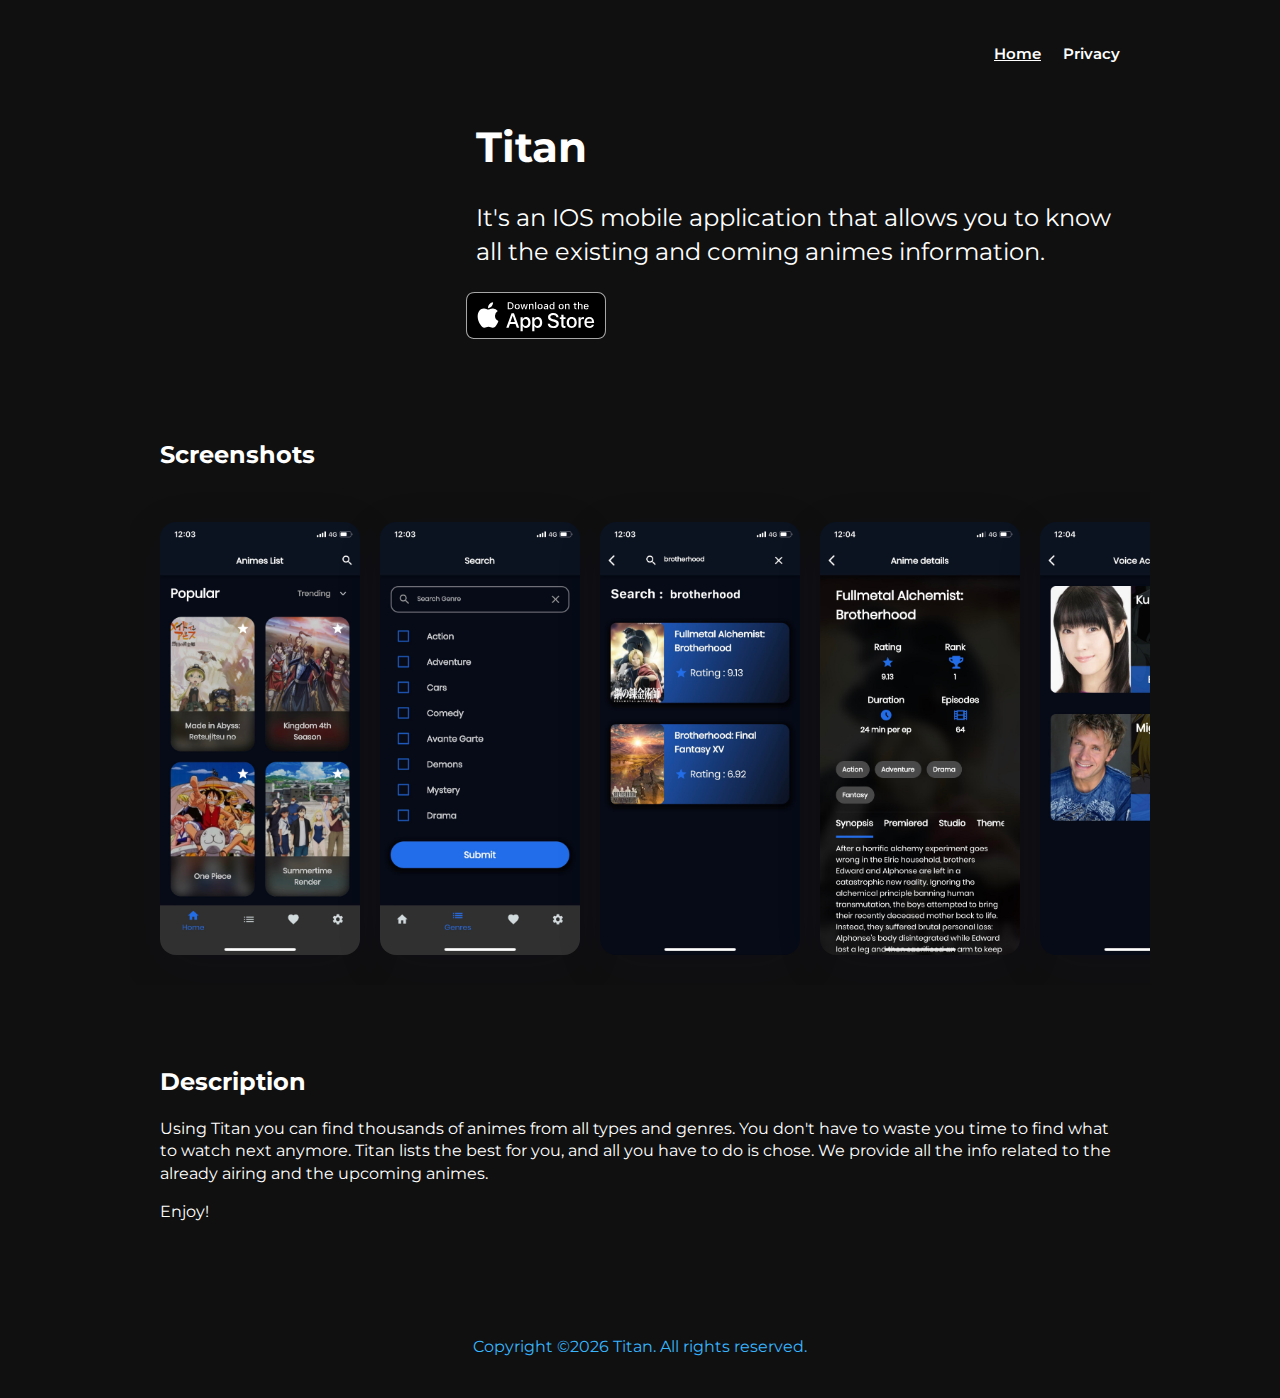
==== commit e3ea739c: "Add real screenshots" ====
--- a/Titan/index.html
+++ b/Titan/index.html
@@ -61,16 +61,25 @@
 			<div class="app__screenshots-wrapper container-desktop">
 				<div class="app__screenshots-list">
 					<a href="assets/image/ss1.png" class="lightbox">
-						<img src="assets/image/ss2.png" class="app__screenshot" alt="" />
+						<img src="assets/image/screen1.jpg" class="app__screenshot" alt="" />
 					</a>
 					<a href="assets/image/ss2.png" class="lightbox">
-						<img src="assets/image/ss2.png" class="app__screenshot" alt="" />
+						<img src="assets/image/screen2.jpg" class="app__screenshot" alt="" />
 					</a>
 					<a href="assets/image/ss3.png" class="lightbox">
-						<img src="assets/image/ss2.png" class="app__screenshot" alt="" />
+						<img src="assets/image/screen3.jpg" class="app__screenshot" alt="" />
 					</a>
 					<a href="assets/image/ss4.png" class="lightbox">
-						<img src="assets/image/ss2.png" class="app__screenshot" alt="" />
+						<img src="assets/image/screen4.jpg" class="app__screenshot" alt="" />
+					</a>
+					<a href="assets/image/ss4.png" class="lightbox">
+						<img src="assets/image/screen5.jpg" class="app__screenshot" alt="" />
+					</a>
+					<a href="assets/image/ss4.png" class="lightbox">
+						<img src="assets/image/screen6.jpg" class="app__screenshot" alt="" />
+					</a>
+					<a href="assets/image/ss4.png" class="lightbox">
+						<img src="assets/image/screen7.jpg" class="app__screenshot" alt="" />
 					</a>
 				</div>
 			</div>
